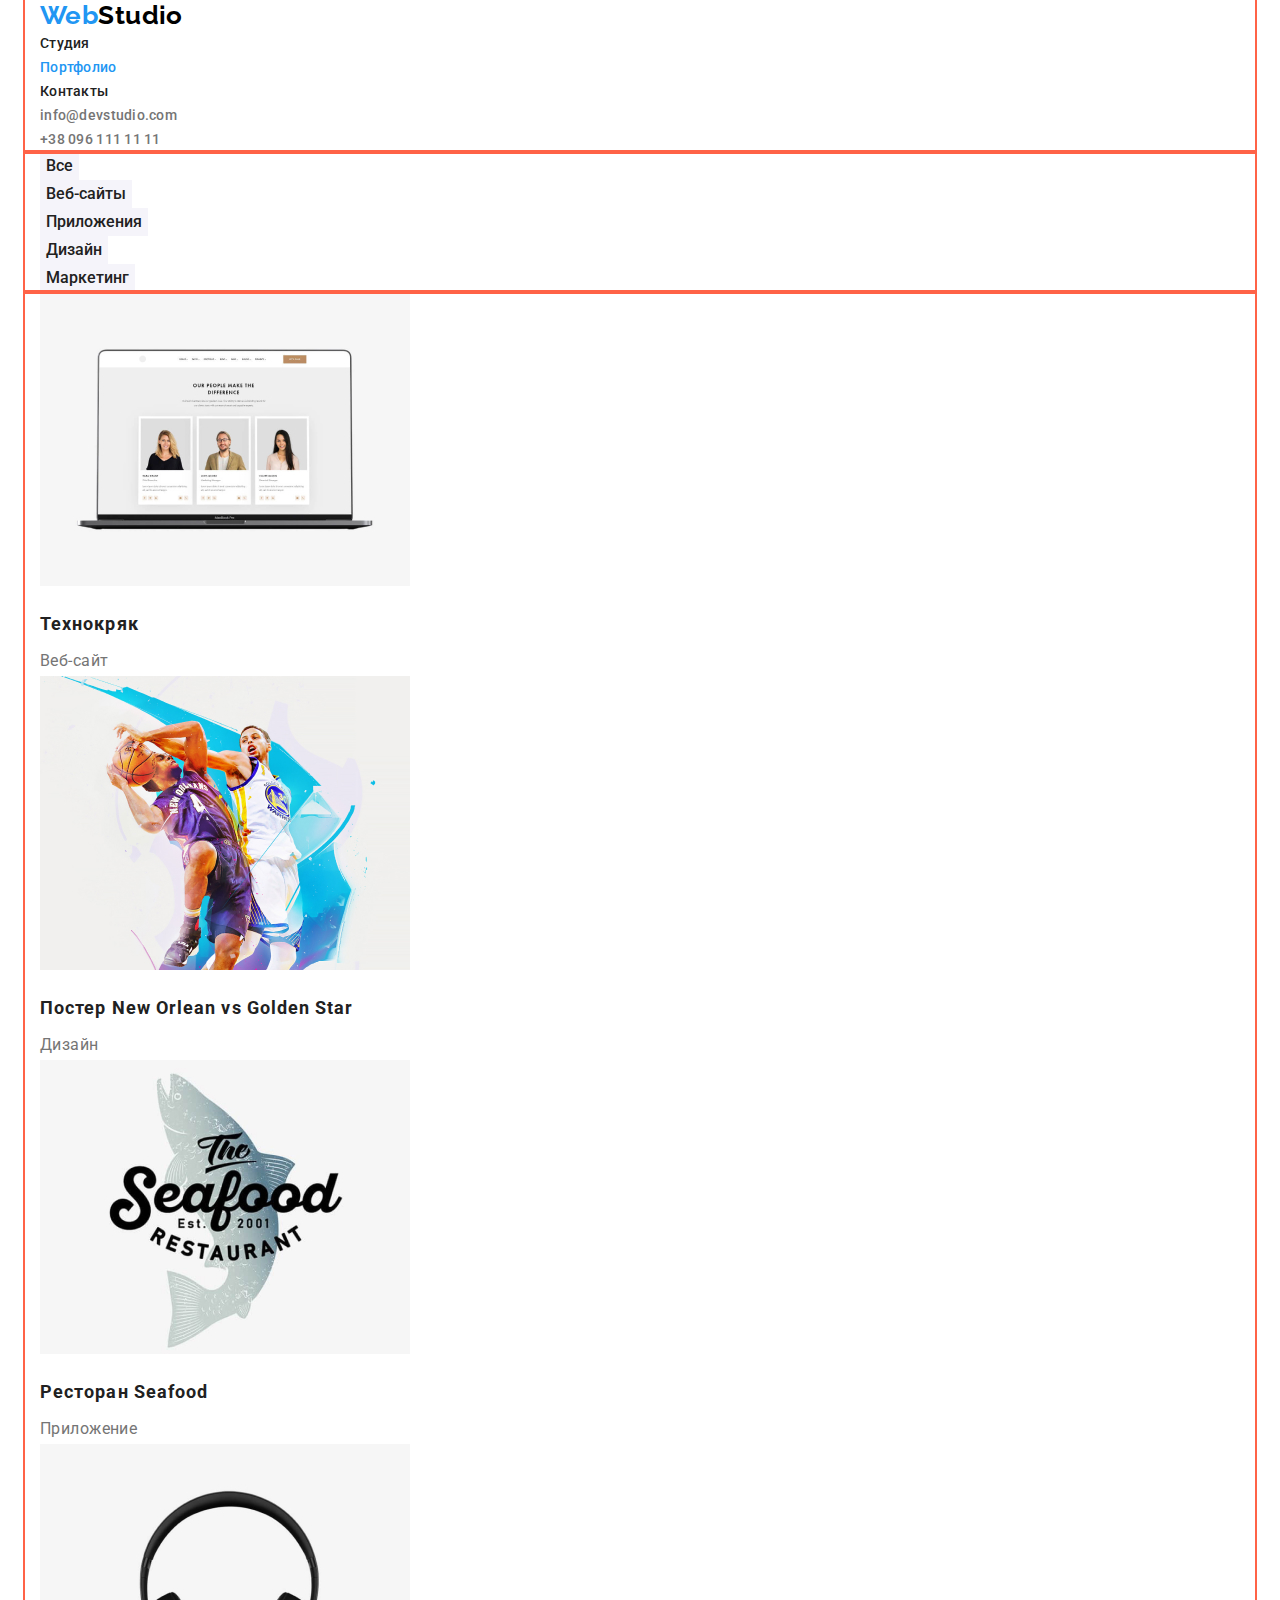
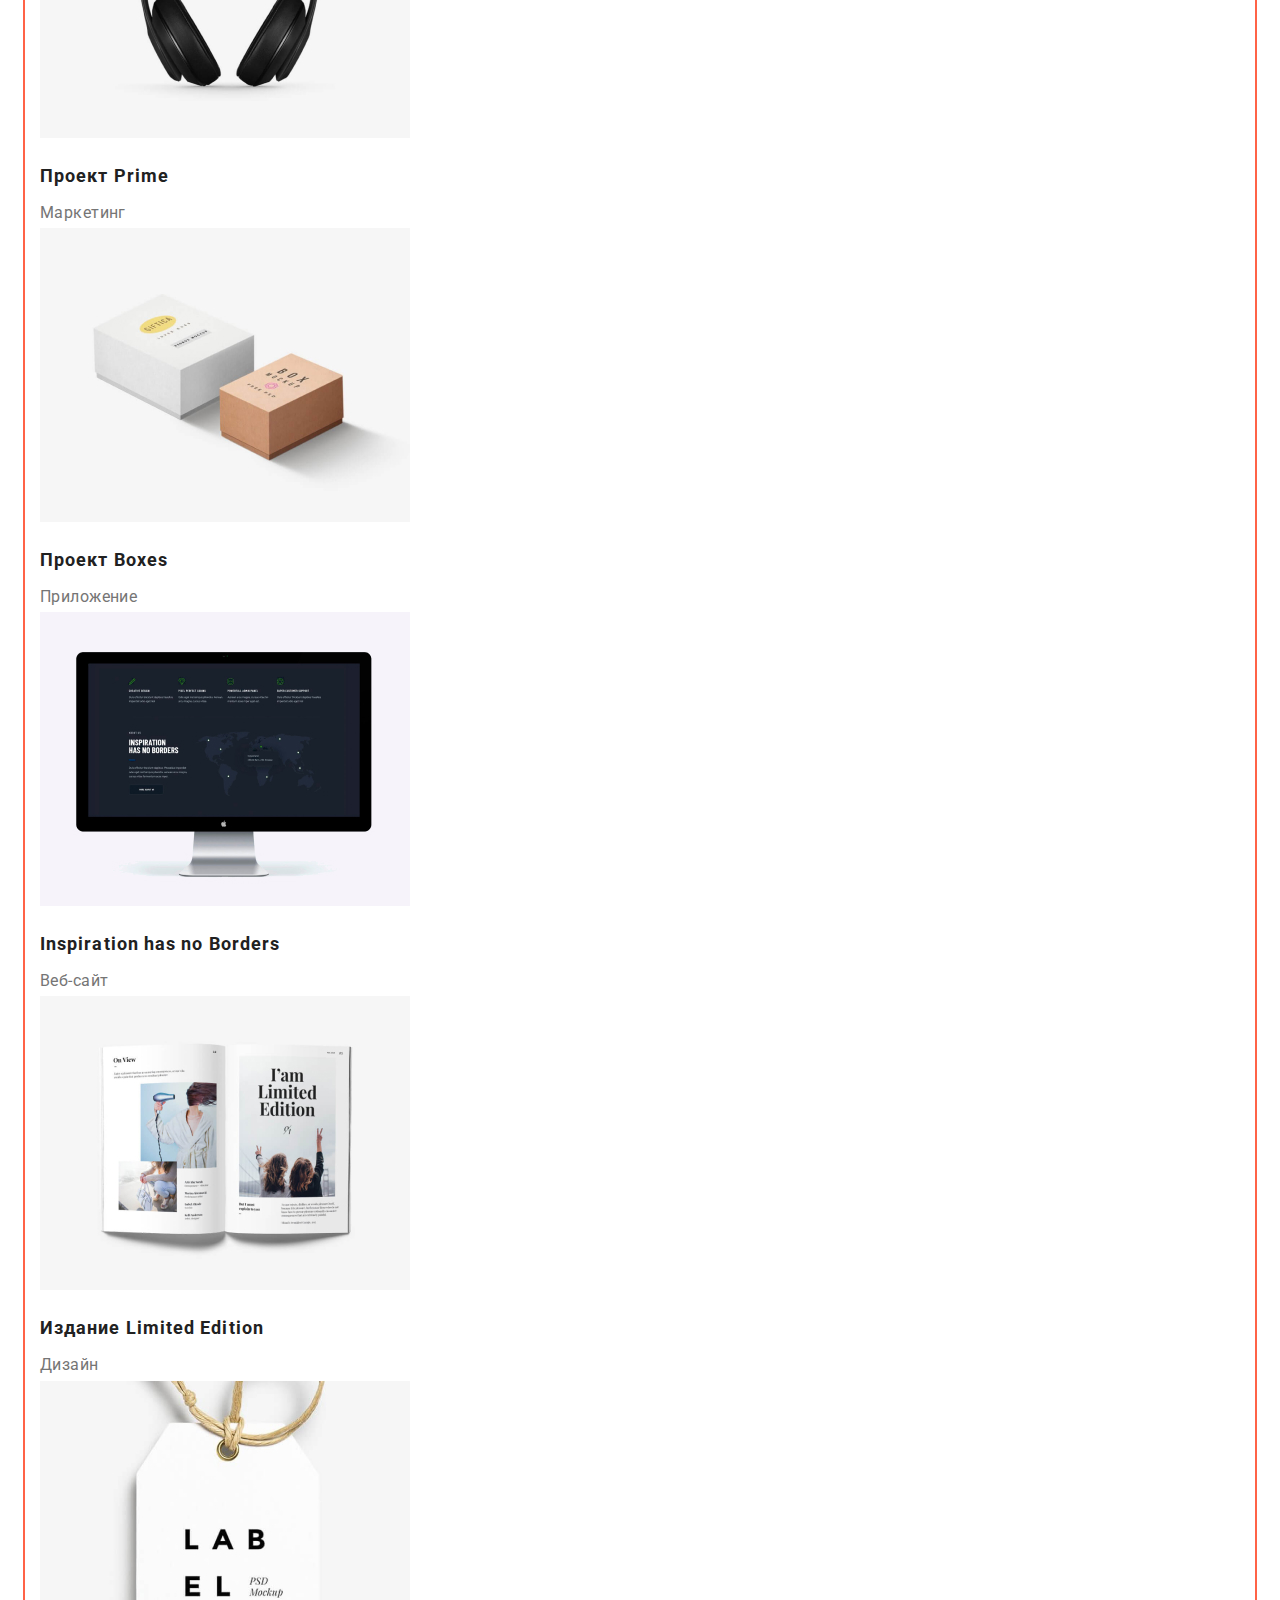
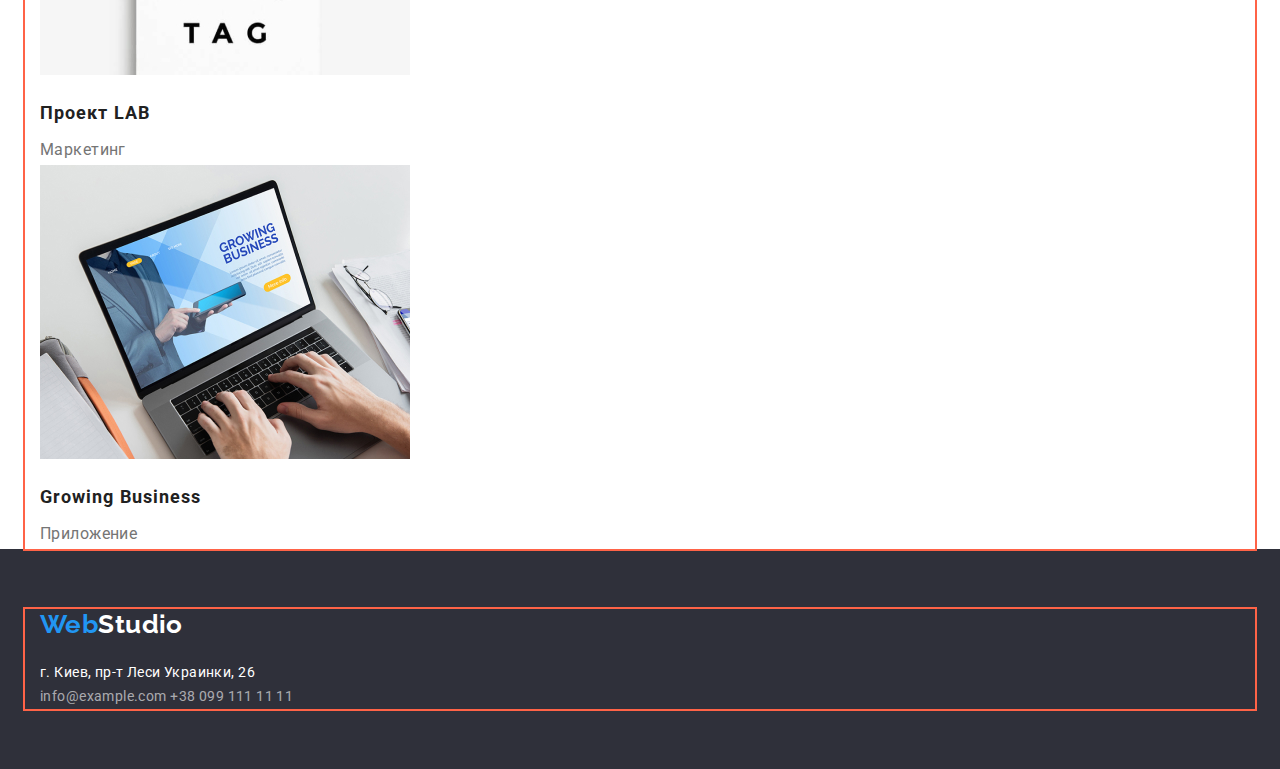
==== portfolio.html @ 10221ed5 "modern-normalize linked" ====
<!DOCTYPE html>
<html lang="ru">
  <head>
    <meta charset="UTF-8" />
    <meta name="viewport" content="width=device-width, initial-scale=1.0" />
    <title>WebStudio</title>
    <link
      href="https://fonts.googleapis.com/css2?family=Raleway:wght@700&family=Roboto:wght@400;500;700;900&display=swap"
      rel="stylesheet"
    />
    <link rel="stylesheet" href="https://cdnjs.cloudflare.com/ajax/libs/modern-normalize/1.0.0/modern-normalize.min.css" />
    <link rel="stylesheet" href="css/styles.css" />
  </head>

  <body>
    <!-- Шапка страницы -->
    <header>
      <div class="container">
        <nav>
          <a href="./" aria-label="логотип компании" class="logo">Web<span class="logo-text">Studio</span> </a>
        
          <!-- Навигация на другие страницы -->
          <ul class="list site-nav">
            <li><a href="./" class="link">Студия</a></li>
            <li><a href="./portfolio.html" class="link current">Портфолио</a></li>
            <li><a href="./contacts" class="link">Контакты</a></li>
          </ul>
        </nav>
        
        <ul class="list contacts-nav">
          <li>
            <a href="mailto:info@devstudio.com" class="link">info@devstudio.com
            </a>
          </li>
          <li><a href="tel:+380961111111" class="link">+38 096 111 11 11</a></li>
        </ul>

      </div>
    </header>

    <!-- Уникальный контент страницы -->
    <main>
      <!-- Фильтр -->
      <section>
        <div class="container">
          <h2 hidden>Фильтр работ</h2>
          <ul class="list filter-list">
            <li><button type="button" class="option">Все</button></li>
            <li><button type="button" class="option">Веб-сайты</button></li>
            <li><button type="button" class="option">Приложения</button></li>
            <li><button type="button" class="option">Дизайн</button></li>
            <li><button type="button" class="option">Маркетинг</button></li>
          </ul>
        </div>
      </section>

      <!-- Примеры работ -->
      <section>
        <div class="container">
          <ul class="list works-list">
            <li>
              <a href="">
                <img src="./img/works/technokryak.jpg" alt="Веб-страница сайта" width="370" height="294" />
                <h2 class="works">Технокряк</h2>
                <p class="text">Веб-сайт</p>
              </a>
            </li>
            <li>
              <a href="">
                <img src="./img/works/basketballposter.jpg" alt="Постер баскетбольного матча" width="370" height="294" />
                <h2 class="works">Постер <span lang="en">New Orlean vs Golden Star</span> </h2>
                <p class="text">Дизайн</p>
              </a>
            </li>
            <li>
              <a href="">
                <img src="./img/works/seafoodrestaurant.jpg" alt="Фото лого ресторана" width="370" height="294" />
                <h2 class="works">Ресторан <span lang="en">Seafood</span> </h2>
                <p class="text">Приложение</p>
              </a>
            </li>
            <li>
              <a href="">
                <img src="./img/works/prime.jpg" alt="Наушники" width="370" height="294" />
                <h2 class="works">Проект <span lang="en">Prime</span> </h2>
                <p class="text">Маркетинг</p>
              </a>
            </li>
            <li>
              <a href="">
                <img src="./img/works/boxes.jpg" alt="Коробки" width="370" height="294" />
                <h2 class="works">Проект <span lang="en">Boxes</span> </h2>
                <p class="text">Приложение</p>
              </a>
            </li>
            <li>
              <a href="">
                <img src="./img/works/inspiration.jpg" alt="Веб-страница сайта" width="370" height="294" />
                <h2 lang="en" class="works">Inspiration has no Borders</h2>
                <p class="text">Веб-сайт</p>
              </a>
            </li>
            <li>
              <a href="">
                <img src="./img/works/limitededition.jpg" alt="Страница журнала" width="370" height="294" />
                <h2 class="works">Издание <span lang="en">Limited Edition</span> </h2>
                <p class="text">Дизайн</p>
              </a>
            </li>
            <li>
              <a href="">
                <img src="./img/works/lab.jpg" alt="Бирка с названием проекта" width="370" height="294" />
                <h2 class="works">Проект <span lang="en">LAB</span> </h2>
                <p class="text">Маркетинг</p>
              </a>
            </li>
            <li>
              <a href="">
                <img src="./img/works/growingbusiness.jpg" alt="Ноутбук с написанием названия приложения на мониторе" width="370"
                  height="294" />
                <h2 lang="en" class="works">Growing Business</h2>
                <p class="text">Приложение</p>
              </a>
            </li>
          </ul>
        </div>
      </section>
    </main>

    <!-- Подвал страницы -->
    <footer>
      <div class="container">
        <a href="./" aria-label="логотип компании" class="logo">Web<span>Studio</span></a>
        <address>
          <p class="address">г. Киев, пр-т Леси Украинки, 26</p>
          <a href="mailto:info@example.com" class="mail">info@example.com</a>
          <a href="tel:+380991111111" class="phone">+38 099 111 11 11</a>
        </address>
      </div>
    </footer>
  </body>
</html>
---- css/styles.css ----
/* основной цвет текста #757575 */
/* вторичный цвет текста #212121 */
/* акцент #2196F3 */
*,
*::before,
*::after {
	box-sizing: border-box;
}

img {
	display: block;
}

:root {
	--primary-text-color: #757575;
	--title-text-color: #212121;
	--accent-color: #2196f3;
	--primary-white-color: #ffffff;
}

body {
	background-color: var(--primary-white-color);
	color: var(--primary-text-color);

	font-family: Roboto, sans-serif;
	font-size: 14px;
	line-height: 1.71;
	letter-spacing: 0.03em;
}

/* logo */

.logo {
	color: var(--accent-color);
	text-decoration: none;
	font-family: Raleway, sans-serif;
	font-weight: 700;
	font-size: 26px;
	line-height: 1.2;
}

.logo-text {
	color: #000000;
}

.list {
	list-style: none;
	padding: 0;
	margin: 0;
}

/* site-nav */

.site-nav .link {
	color: var(--title-text-color);
	text-decoration: none;
	font-weight: 500;
	font-size: 14px;
	line-height: 1.14;
	letter-spacing: 0.02em;
}

.site-nav .link:hover,
.site-nav .link:focus {
	color: var(--accent-color);
}

.site-nav .link.current {
	color: var(--accent-color);
}

/* contacts-nav */

.contacts-nav .link {
	color: var(--primary-text-color);
	text-decoration: none;
	font-weight: 500;
	font-size: 14px;
	line-height: 1.14;
	letter-spacing: 0.02em;
}

.contacts-nav .link:hover,
.contacts-nav .link:focus {
	color: var(--accent-color);
}

/* hero */

.hero {
	background-color: #2f303a;
	text-align: center;
}
.hero-title {
	color: var(--primary-white-color);
	font-weight: 900;
	font-size: 44px;
	line-height: 1.36;

	letter-spacing: 0.06em;
	text-transform: uppercase;

	margin-top: 0;
	margin-bottom: 0;
}

/* button */

button {
	font-family: inherit;
}

.button {
	background-color: var(--accent-color);
	color: var(--primary-white-color);
	font-weight: 700;
	font-size: 16px;
	line-height: 1.88;
	text-align: center;
	letter-spacing: 0.06em;
	border-style: none;
	margin-top: 40px;
	/* margin-bottom: 0; */
}

/* section */

.section {
	padding-top: 94px;
	padding-bottom: 94px;
}

.section-title {
	color: var(--title-text-color);

	font-weight: 700;
	font-size: 36px;
	line-height: 1.17;
	text-align: center;

	margin-top: 0;
	margin-bottom: 0;
}

/* features */

.feature-list .title {
	color: var(--title-text-color);
	font-weight: 700;
	font-size: 14px;
	line-height: 1.14;
	text-transform: uppercase;
	margin-top: 0;
	margin-bottom: 0;
}

.feature-list p {
	margin-top: 10px;
	margin-bottom: 0;
}

.optimization {
	padding-top: 0;
}

/* staff */

.staff {
	background-color: #f5f4fa;
}

.staff-list {
	margin-top: 50px;
}

.staff-list .name {
	color: var(--title-text-color);
	font-weight: 500;
	font-size: 16px;
	line-height: 1.19;
	/* text-align: center; */
	margin-top: 30px;
	margin-bottom: 0;
}

.staff-list .text {
	font-size: 16px;
	line-height: 1.19;
	/* text-align: center; */
}

.staff p {
	margin-top: 10px;
	margin-bottom: 0;
}

/* footer */

footer {
	background-color: #2f303a;
	padding-top: 60px;
	padding-bottom: 60px;
}

footer span {
	color: #ffffff;
}

footer .address {
	color: var(--primary-white-color);
	font-style: normal;
	font-size: 14px;
	line-height: 1.71;
	margin-top: 20px;
	margin-bottom: 0;
}

footer .mail,
footer .phone {
	color: rgba(255, 255, 255, 0.6);
	text-decoration: none;
	font-style: normal;
	font-size: 14px;
	line-height: 1.71;
}

/* Portfolio */

/* filter list */

.filter-list .option {
	background-color: #f5f4fa;
	color: var(--title-text-color);
	font-weight: 500;
	font-size: 16px;
	line-height: 1.63;
	text-align: center;
	border-style: none;
}

.filter-list .option:hover,
.filter-list .option:focus {
	background-color: var(--accent-color);
	color: var(--primary-white-color);
}

/* works list */

.works-list a {
	text-decoration: none;
}

.works-list .works {
	color: var(--title-text-color);
	font-weight: 700;
	font-size: 18px;
	line-height: 2;
	letter-spacing: 0.06em;

	margin-top: 20px;
	margin-bottom: 0;
}

.works-list .text {
	color: var(--primary-text-color);
	font-size: 16px;
	line-height: 1.88;

	margin-top: 4px;
	margin-bottom: 0;
}

.container {
	width: 1230px;
	padding-right: 15px;
	padding-left: 15px;
	/* margin-left: auto;
	margin-right: auto; */
	margin: 0 auto;
	outline: 2px solid tomato;
}
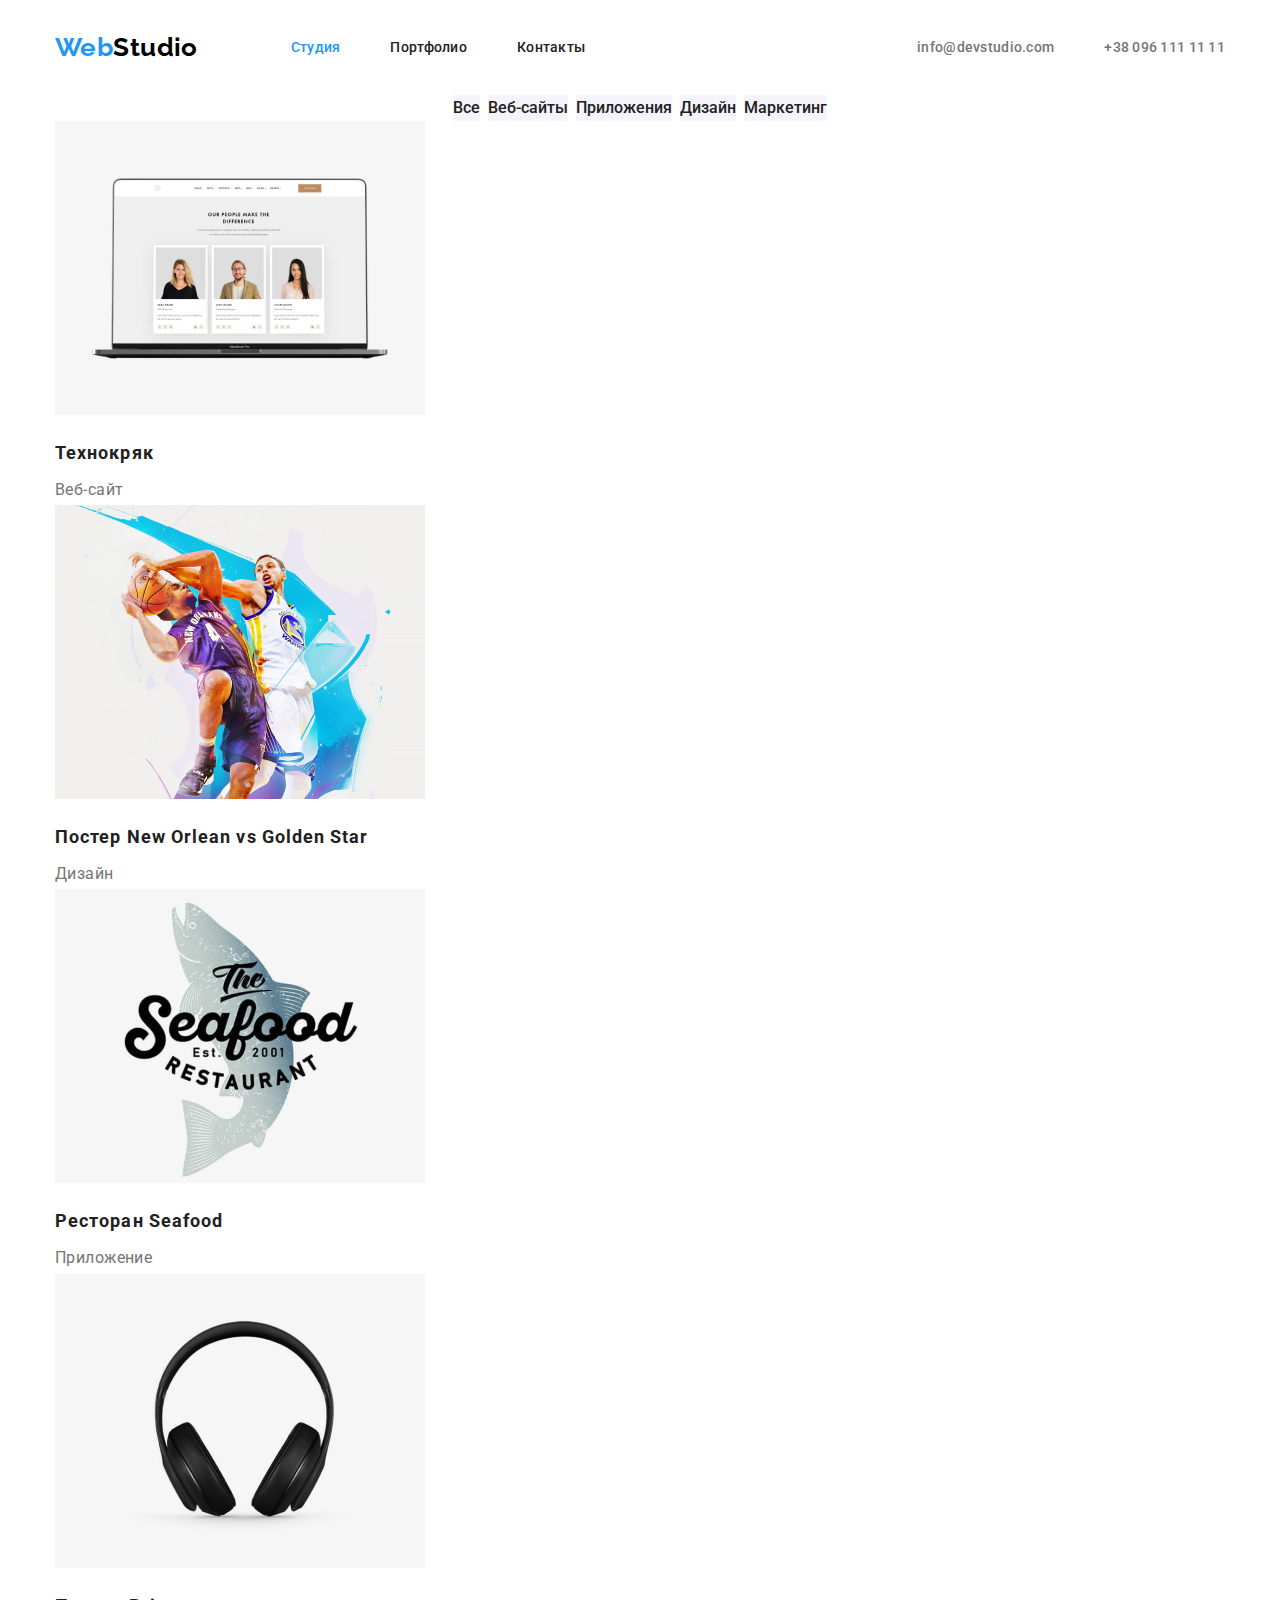
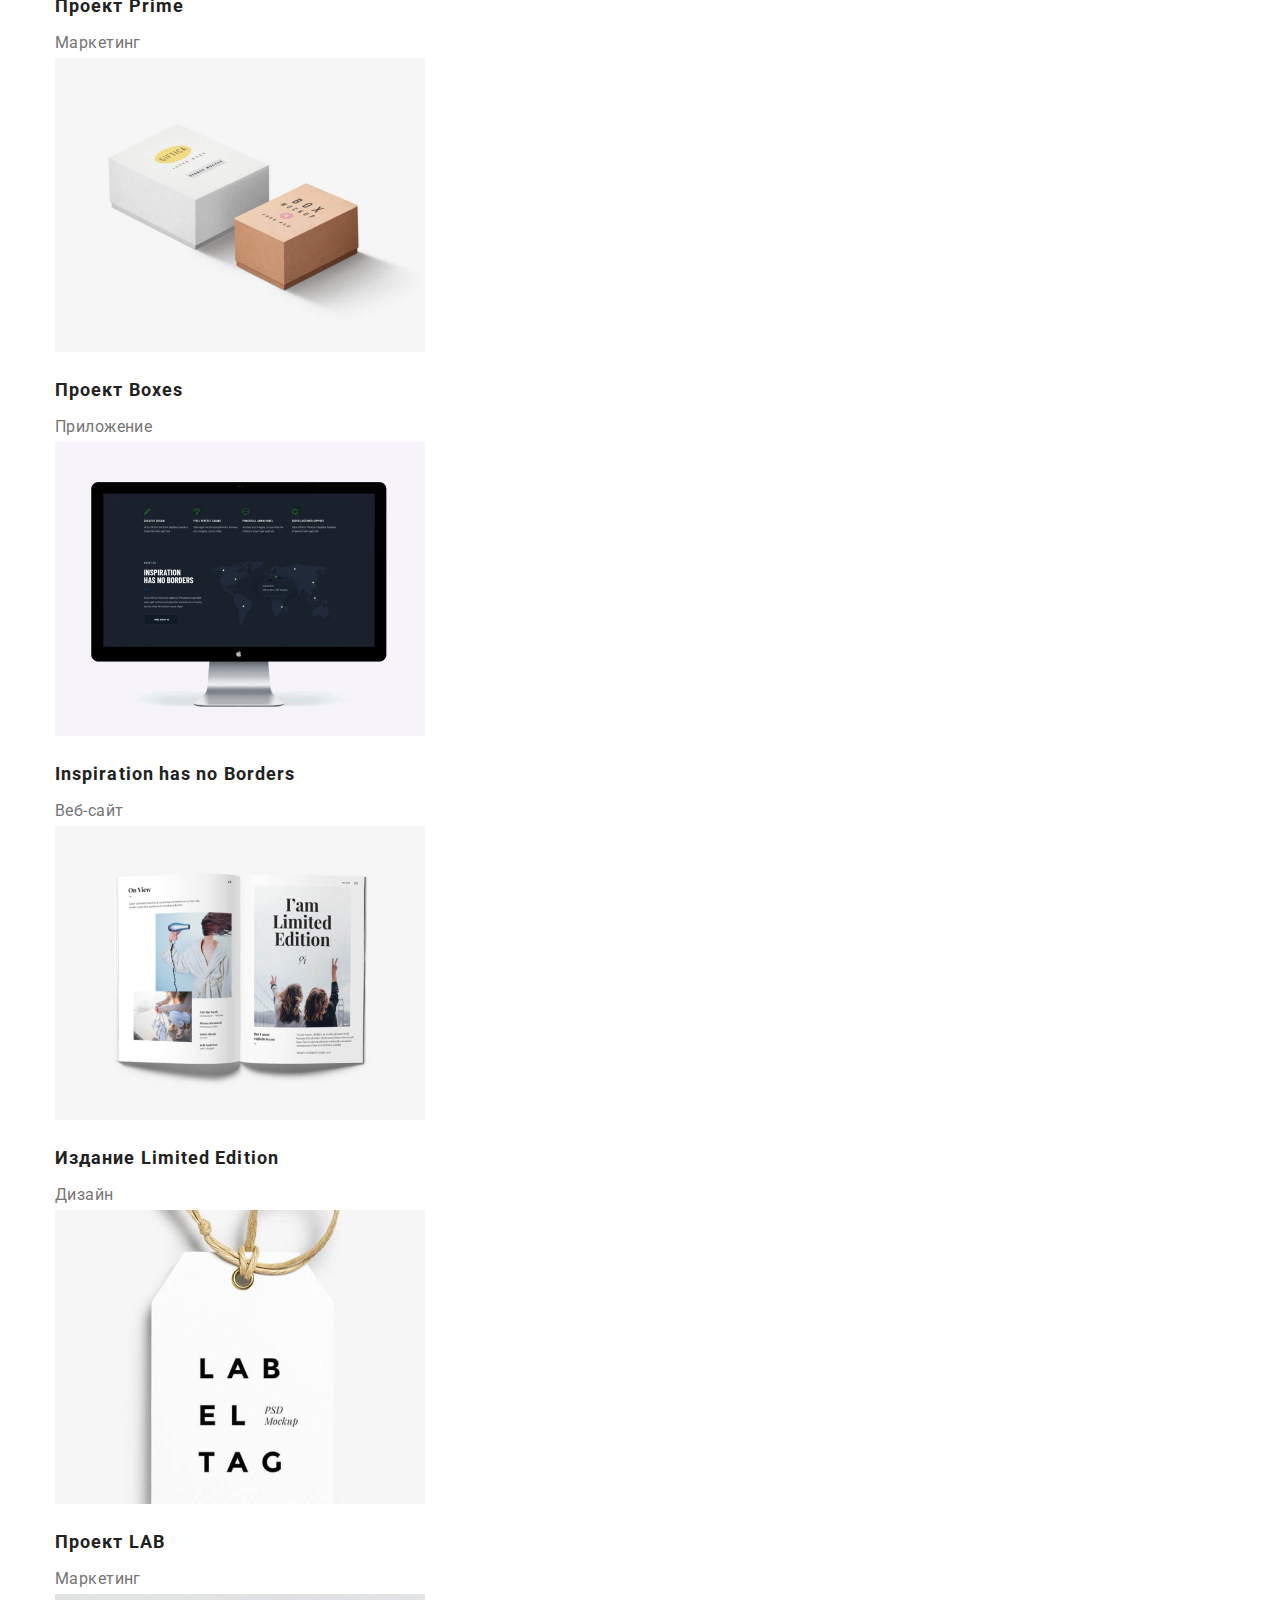
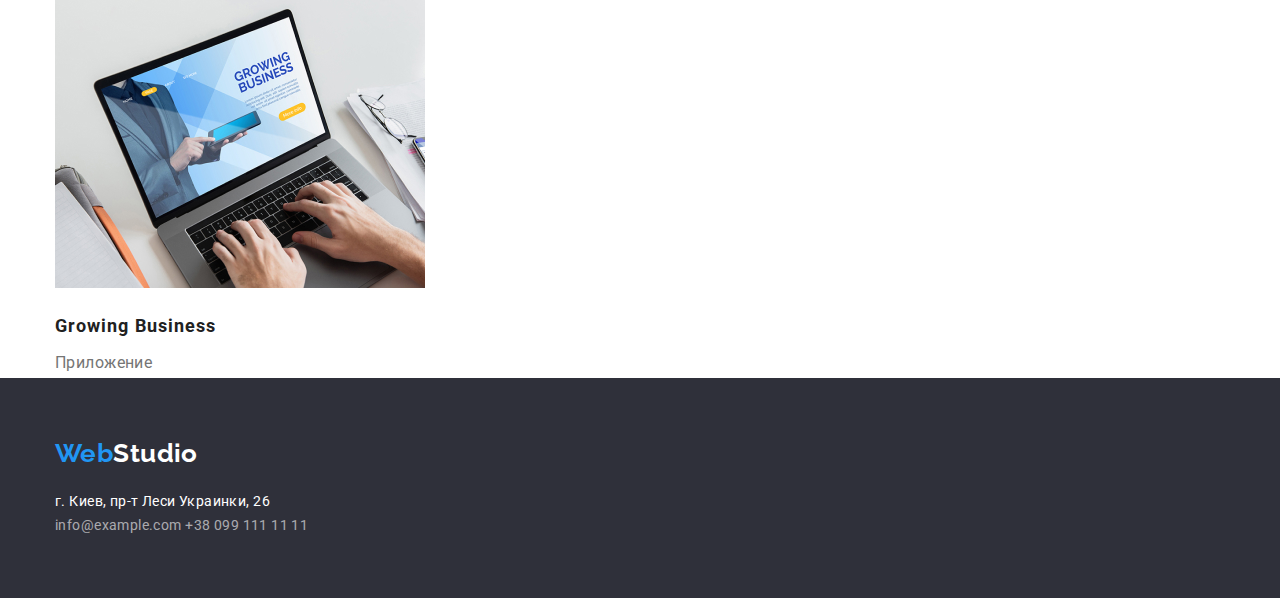
==== commit e684bc0e: "portfolio header modified" ====
--- a/portfolio.html
+++ b/portfolio.html
@@ -16,40 +16,38 @@
     <!-- Шапка страницы -->
     <header>
       <div class="container">
-        <nav>
+        <nav class="navigation">
           <a href="./" aria-label="логотип компании" class="logo">Web<span class="logo-text">Studio</span> </a>
-        
           <!-- Навигация на другие страницы -->
           <ul class="list site-nav">
-            <li><a href="./" class="link">Студия</a></li>
-            <li><a href="./portfolio.html" class="link current">Портфолио</a></li>
-            <li><a href="./contacts" class="link">Контакты</a></li>
+            <li class="item"><a href="./" class="link current">Студия</a></li>
+            <li class="item"><a href="./portfolio.html" class="link">Портфолио</a></li>
+            <li class="item"><a href="./contacts" class="link">Контакты</a></li>
           </ul>
         </nav>
-        
+    
         <ul class="list contacts-nav">
-          <li>
+          <li class="item">
             <a href="mailto:info@devstudio.com" class="link">info@devstudio.com
             </a>
           </li>
-          <li><a href="tel:+380961111111" class="link">+38 096 111 11 11</a></li>
+          <li class="item"><a href="tel:+380961111111" class="link">+38 096 111 11 11</a></li>
         </ul>
-
       </div>
     </header>
 
     <!-- Уникальный контент страницы -->
     <main>
       <!-- Фильтр -->
-      <section>
+      <section class="filter">
         <div class="container">
-          <h2 hidden>Фильтр работ</h2>
+          <!-- <h2 hidden>Фильтр работ</h2> -->
           <ul class="list filter-list">
-            <li><button type="button" class="option">Все</button></li>
-            <li><button type="button" class="option">Веб-сайты</button></li>
-            <li><button type="button" class="option">Приложения</button></li>
-            <li><button type="button" class="option">Дизайн</button></li>
-            <li><button type="button" class="option">Маркетинг</button></li>
+            <li class="filter-item"><button type="button" class="option">Все</button></li>
+            <li class="filter-item"><button type="button" class="option">Веб-сайты</button></li>
+            <li class="filter-item"><button type="button" class="option">Приложения</button></li>
+            <li class="filter-item"><button type="button" class="option">Дизайн</button></li>
+            <li class="filter-item"><button type="button" class="option">Маркетинг</button></li>
           </ul>
         </div>
       </section>
--- a/css/styles.css
+++ b/css/styles.css
@@ -1,15 +1,6 @@
 /* основной цвет текста #757575 */
 /* вторичный цвет текста #212121 */
 /* акцент #2196F3 */
-*,
-*::before,
-*::after {
-	box-sizing: border-box;
-}
-
-img {
-	display: block;
-}
 
 :root {
 	--primary-text-color: #757575;
@@ -18,6 +9,20 @@
 	--primary-white-color: #ffffff;
 }
 
+*,
+*::before,
+*::after {
+	box-sizing: border-box;
+	margin: 0;
+	padding: 0;
+}
+
+img {
+	display: block;
+	/* max-width: 100%;
+	height: auto; */
+}
+
 body {
 	background-color: var(--primary-white-color);
 	color: var(--primary-text-color);
@@ -26,21 +31,6 @@
 	font-size: 14px;
 	line-height: 1.71;
 	letter-spacing: 0.03em;
-}
-
-/* logo */
-
-.logo {
-	color: var(--accent-color);
-	text-decoration: none;
-	font-family: Raleway, sans-serif;
-	font-weight: 700;
-	font-size: 26px;
-	line-height: 1.2;
-}
-
-.logo-text {
-	color: #000000;
 }
 
 .list {
@@ -49,7 +39,67 @@
 	margin: 0;
 }
 
+.link {
+	text-decoration: none;
+}
+
+.address {
+	font-style: normal;
+}
+
+.container {
+	width: 1200px;
+	padding-right: 15px;
+	padding-left: 15px;
+	/* margin-left: auto;
+	margin-right: auto; */
+	margin: 0 auto;
+	/* outline: 2px solid tomato; */
+}
+
+/* HEADER */
+
+header {
+	padding-top: 32px;
+	padding-bottom: 32px;
+}
+
+header .container {
+	display: flex;
+	align-items: center;
+}
+
+header .navigation {
+	display: flex;
+	align-items: center;
+}
+
+/* logo */
+
+.logo {
+	color: var(--accent-color);
+	text-decoration: none;
+	font-family: Raleway, sans-serif;
+	font-weight: 700;
+	font-size: 26px;
+	line-height: 1.2;
+
+	margin-right: 93px;
+}
+
+.logo-text {
+	color: #000000;
+}
+
 /* site-nav */
+
+.site-nav {
+	display: flex;
+}
+
+.site-nav .item:not(:last-child) {
+	margin-right: 50px;
+}
 
 .site-nav .link {
 	color: var(--title-text-color);
@@ -71,6 +121,15 @@
 
 /* contacts-nav */
 
+.contacts-nav {
+	display: flex;
+	margin-left: auto;
+}
+
+.contacts-nav .item:not(:last-child) {
+	margin-right: 50px;
+}
+
 .contacts-nav .link {
 	color: var(--primary-text-color);
 	text-decoration: none;
@@ -91,6 +150,14 @@
 	background-color: #2f303a;
 	text-align: center;
 }
+
+.hero .container {
+	/* padding-left: 452px;
+	padding-right: 452px;
+	padding-top: 200px;
+	padding-bottom: 200px; */
+}
+
 .hero-title {
 	color: var(--primary-white-color);
 	font-weight: 900;
@@ -100,8 +167,8 @@
 	letter-spacing: 0.06em;
 	text-transform: uppercase;
 
+	margin-bottom: 30px;
 	margin-top: 0;
-	margin-bottom: 0;
 }
 
 /* button */
@@ -119,8 +186,6 @@
 	text-align: center;
 	letter-spacing: 0.06em;
 	border-style: none;
-	margin-top: 40px;
-	/* margin-bottom: 0; */
 }
 
 /* section */
@@ -139,10 +204,14 @@
 	text-align: center;
 
 	margin-top: 0;
-	margin-bottom: 0;
+	margin-bottom: 50px;
 }
 
 /* features */
+
+.feature-list {
+	display: flex;
+}
 
 .feature-list .title {
 	color: var(--title-text-color);
@@ -151,16 +220,21 @@
 	line-height: 1.14;
 	text-transform: uppercase;
 	margin-top: 0;
-	margin-bottom: 0;
-}
-
-.feature-list p {
-	margin-top: 10px;
-	margin-bottom: 0;
-}
-
-.optimization {
+	margin-bottom: 10px;
+}
+
+/* works */
+
+.works {
 	padding-top: 0;
+}
+
+.works ul {
+	display: flex;
+}
+
+.works .item:not(:last-child) {
+	margin-right: 30px;
 }
 
 /* staff */
@@ -170,7 +244,11 @@
 }
 
 .staff-list {
-	margin-top: 50px;
+	display: flex;
+}
+
+.staff-item:not(:last-child) {
+	margin-right: 30px;
 }
 
 .staff-list .name {
@@ -178,20 +256,15 @@
 	font-weight: 500;
 	font-size: 16px;
 	line-height: 1.19;
-	/* text-align: center; */
-	margin-top: 30px;
-	margin-bottom: 0;
+	text-align: center;
+
+	margin-bottom: 10px;
 }
 
 .staff-list .text {
 	font-size: 16px;
 	line-height: 1.19;
-	/* text-align: center; */
-}
-
-.staff p {
-	margin-top: 10px;
-	margin-bottom: 0;
+	text-align: center;
 }
 
 /* footer */
@@ -226,7 +299,16 @@
 
 /* Portfolio */
 
-/* filter list */
+/* filter */
+
+.filter-list {
+	display: flex;
+	justify-content: center;
+}
+
+.filter-item:not(:last-child) {
+	margin-right: 8px;
+}
 
 .filter-list .option {
 	background-color: #f5f4fa;
@@ -269,13 +351,3 @@
 	margin-top: 4px;
 	margin-bottom: 0;
 }
-
-.container {
-	width: 1230px;
-	padding-right: 15px;
-	padding-left: 15px;
-	/* margin-left: auto;
-	margin-right: auto; */
-	margin: 0 auto;
-	outline: 2px solid tomato;
-}
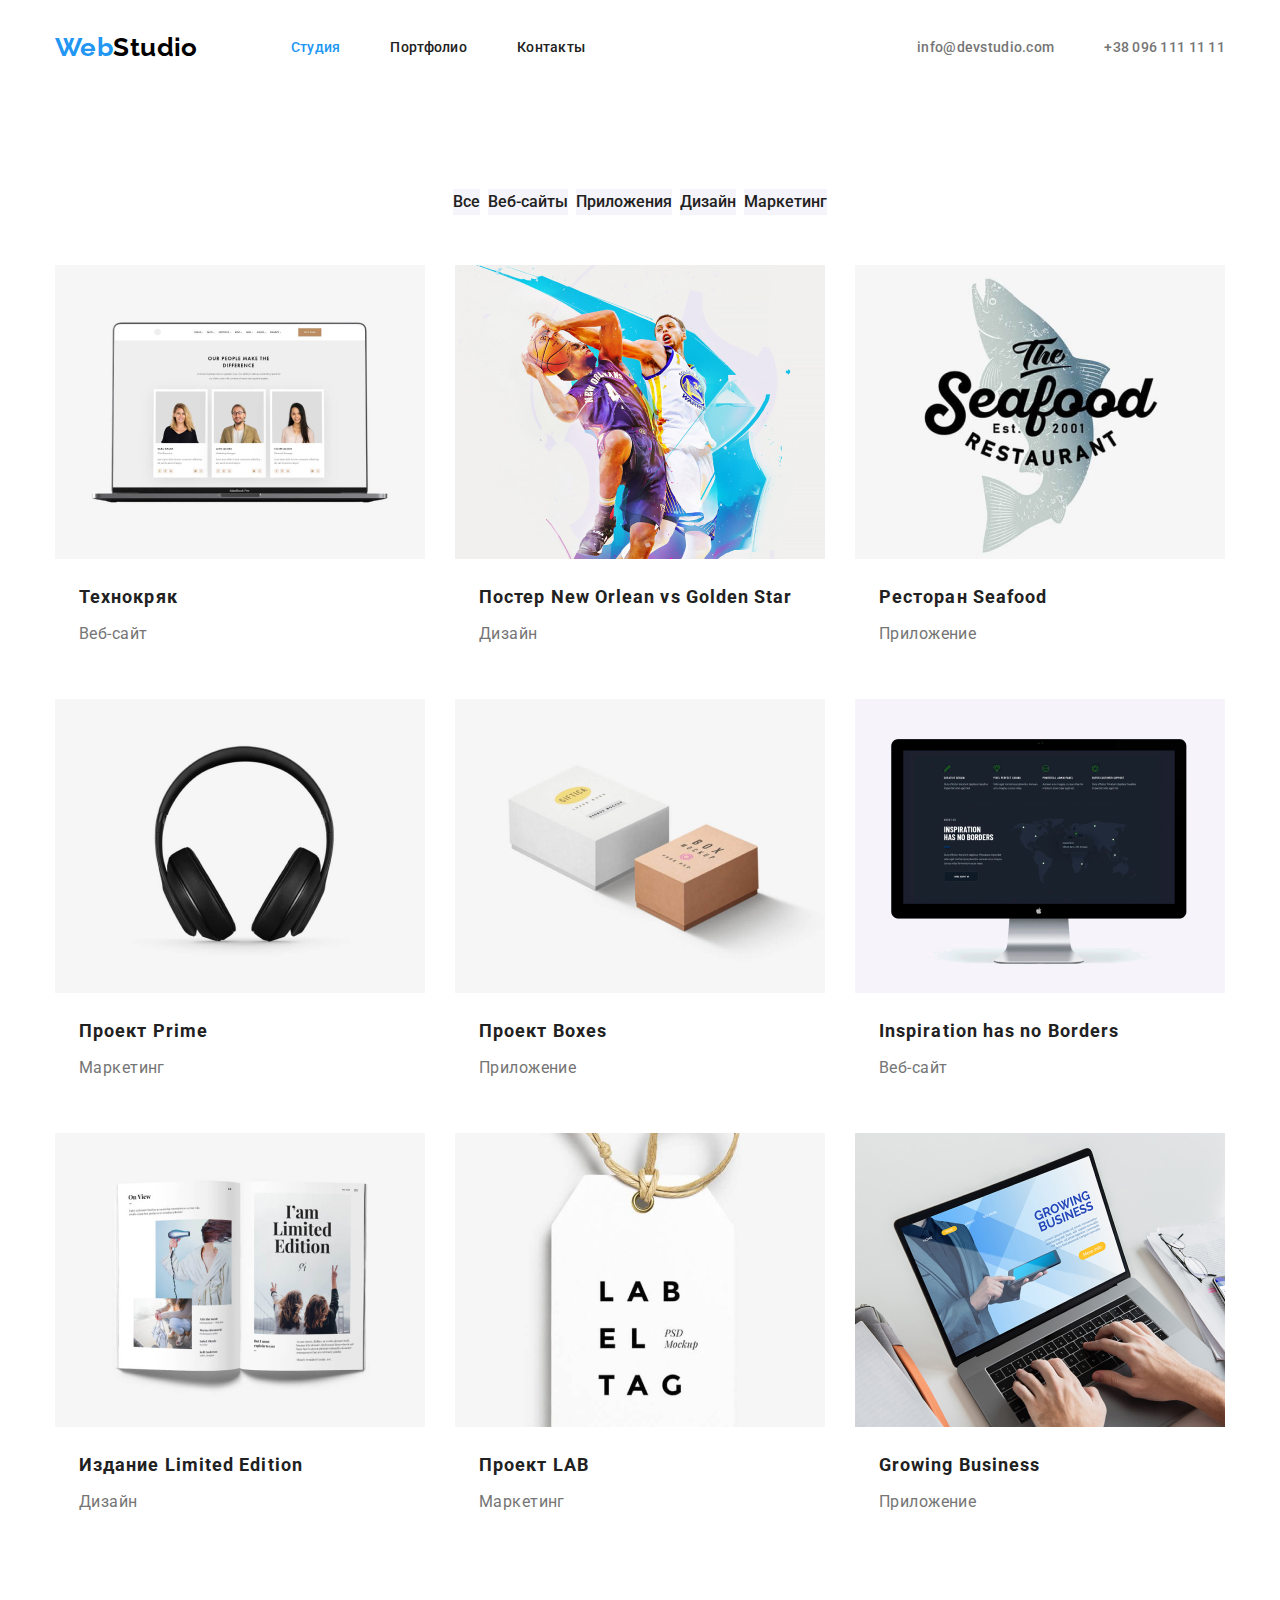
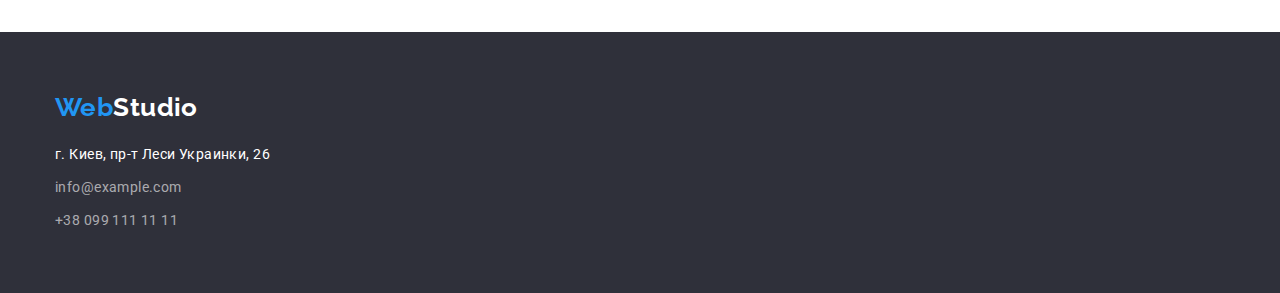
==== commit 5cbb9181: "portfolio block flex models added" ====
--- a/portfolio.html
+++ b/portfolio.html
@@ -53,71 +53,89 @@
       </section>
 
       <!-- Примеры работ -->
-      <section>
+      <section class="examples">
         <div class="container">
-          <ul class="list works-list">
-            <li>
+          <ul class="list examples-list">
+            <li class="item">
               <a href="">
                 <img src="./img/works/technokryak.jpg" alt="Веб-страница сайта" width="370" height="294" />
-                <h2 class="works">Технокряк</h2>
-                <p class="text">Веб-сайт</p>
+                <div class="examples-container">
+                  <h2 class="name">Технокряк</h2>
+                  <p class="text">Веб-сайт</p>
+                </div>                
               </a>
             </li>
-            <li>
+            <li class="item">
               <a href="">
                 <img src="./img/works/basketballposter.jpg" alt="Постер баскетбольного матча" width="370" height="294" />
-                <h2 class="works">Постер <span lang="en">New Orlean vs Golden Star</span> </h2>
-                <p class="text">Дизайн</p>
+                <div class="examples-container">
+                 <h2 class="name">Постер <span lang="en">New Orlean vs Golden Star</span> </h2>
+                  <p class="text">Дизайн</p>
+                </div>
               </a>
             </li>
-            <li>
+            <li class="item">
               <a href="">
                 <img src="./img/works/seafoodrestaurant.jpg" alt="Фото лого ресторана" width="370" height="294" />
-                <h2 class="works">Ресторан <span lang="en">Seafood</span> </h2>
-                <p class="text">Приложение</p>
+                <div class="examples-container">
+                 <h2 class="name">Ресторан <span lang="en">Seafood</span> </h2>
+                 <p class="text">Приложение</p>
+                </div>
               </a>
             </li>
-            <li>
+            <li class="item">
               <a href="">
                 <img src="./img/works/prime.jpg" alt="Наушники" width="370" height="294" />
-                <h2 class="works">Проект <span lang="en">Prime</span> </h2>
-                <p class="text">Маркетинг</p>
+                <div class="examples-container">
+                  <h2 class="name">Проект <span lang="en">Prime</span> </h2>
+                  <p class="text">Маркетинг</p>
+                </div>
               </a>
             </li>
-            <li>
+            <li class="item">
               <a href="">
                 <img src="./img/works/boxes.jpg" alt="Коробки" width="370" height="294" />
-                <h2 class="works">Проект <span lang="en">Boxes</span> </h2>
-                <p class="text">Приложение</p>
+                <div class="examples-container">
+                 <h2 class="name">Проект <span lang="en">Boxes</span> </h2>
+                 <p class="text">Приложение</p>
+                </div>
               </a>
             </li>
-            <li>
+            <li class="item">
               <a href="">
                 <img src="./img/works/inspiration.jpg" alt="Веб-страница сайта" width="370" height="294" />
-                <h2 lang="en" class="works">Inspiration has no Borders</h2>
-                <p class="text">Веб-сайт</p>
+                <div class="examples-container">
+                 <h2 lang="en" class="name">Inspiration has no Borders</h2>
+                 <p class="text">Веб-сайт</p>
+                </div>
               </a>
             </li>
-            <li>
+            <li class="item">
               <a href="">
                 <img src="./img/works/limitededition.jpg" alt="Страница журнала" width="370" height="294" />
-                <h2 class="works">Издание <span lang="en">Limited Edition</span> </h2>
-                <p class="text">Дизайн</p>
+                <div class="examples-container">
+                 <h2 class="name">Издание <span lang="en">Limited Edition</span> </h2>
+                 <p class="text">Дизайн</p>
+                </div>
               </a>
             </li>
-            <li>
+            <li class="item">
               <a href="">
                 <img src="./img/works/lab.jpg" alt="Бирка с названием проекта" width="370" height="294" />
-                <h2 class="works">Проект <span lang="en">LAB</span> </h2>
-                <p class="text">Маркетинг</p>
+                <div class="examples-container">
+                 <h2 class="name">Проект <span lang="en">LAB</span> </h2>
+                 <p class="text">Маркетинг</p>
+                </div>
               </a>
             </li>
-            <li>
+            <li class="item">
               <a href="">
                 <img src="./img/works/growingbusiness.jpg" alt="Ноутбук с написанием названия приложения на мониторе" width="370"
                   height="294" />
-                <h2 lang="en" class="works">Growing Business</h2>
-                <p class="text">Приложение</p>
+                <div class="examples-container">
+                 <h2 lang="en" class="name">Growing Business</h2>
+                 <p class="text">Приложение</p>
+                </div>                                
               </a>
             </li>
           </ul>
--- a/css/styles.css
+++ b/css/styles.css
@@ -151,12 +151,12 @@
 	text-align: center;
 }
 
-.hero .container {
-	/* padding-left: 452px;
+/* .hero .container {
+	padding-left: 452px;
 	padding-right: 452px;
 	padding-top: 200px;
-	padding-bottom: 200px; */
-}
+	padding-bottom: 200px;
+} */
 
 .hero-title {
 	color: var(--primary-white-color);
@@ -229,13 +229,20 @@
 	padding-top: 0;
 }
 
-.works ul {
-	display: flex;
-}
-
-.works .item:not(:last-child) {
+.works-list {
+	display: flex;
+	flex-wrap: wrap;
+	margin: -15px;
+}
+
+.works .item {
+	margin: 15px;
+	width: 370px;
+}
+
+/* .works .item:not(:last-child) {
 	margin-right: 30px;
-}
+} */
 
 /* staff */
 
@@ -251,6 +258,9 @@
 	margin-right: 30px;
 }
 
+.staff-container {
+	padding-top: 30px;
+}
 .staff-list .name {
 	color: var(--title-text-color);
 	font-weight: 500;
@@ -279,13 +289,23 @@
 	color: #ffffff;
 }
 
+footer .logo {
+	display: inline-block;
+	/* margin-right: 0; */
+	margin-bottom: 20px;
+}
+
 footer .address {
 	color: var(--primary-white-color);
 	font-style: normal;
 	font-size: 14px;
 	line-height: 1.71;
-	margin-top: 20px;
-	margin-bottom: 0;
+
+	margin-bottom: 9px;
+}
+
+footer .mail {
+	margin-bottom: 9px;
 }
 
 footer .mail,
@@ -295,11 +315,17 @@
 	font-style: normal;
 	font-size: 14px;
 	line-height: 1.71;
+	display: block;
 }
 
 /* Portfolio */
 
 /* filter */
+
+.filter {
+	margin-top: 94px;
+	margin-bottom: 50px;
+}
 
 .filter-list {
 	display: flex;
@@ -326,24 +352,38 @@
 	color: var(--primary-white-color);
 }
 
-/* works list */
-
-.works-list a {
-	text-decoration: none;
-}
-
-.works-list .works {
+/* examples list */
+
+.examples-list {
+	display: flex;
+	flex-wrap: wrap;
+	padding-bottom: 94px;
+	margin: -15px;
+}
+
+.examples-list .item {
+	margin: 15px;
+}
+
+.examples-container {
+	padding: 20px 24px;
+}
+
+.examples-list a {
+	text-decoration: none;
+}
+
+.examples-list .name {
 	color: var(--title-text-color);
 	font-weight: 700;
 	font-size: 18px;
 	line-height: 2;
 	letter-spacing: 0.06em;
 
-	margin-top: 20px;
 	margin-bottom: 0;
 }
 
-.works-list .text {
+.examples-list .text {
 	color: var(--primary-text-color);
 	font-size: 16px;
 	line-height: 1.88;
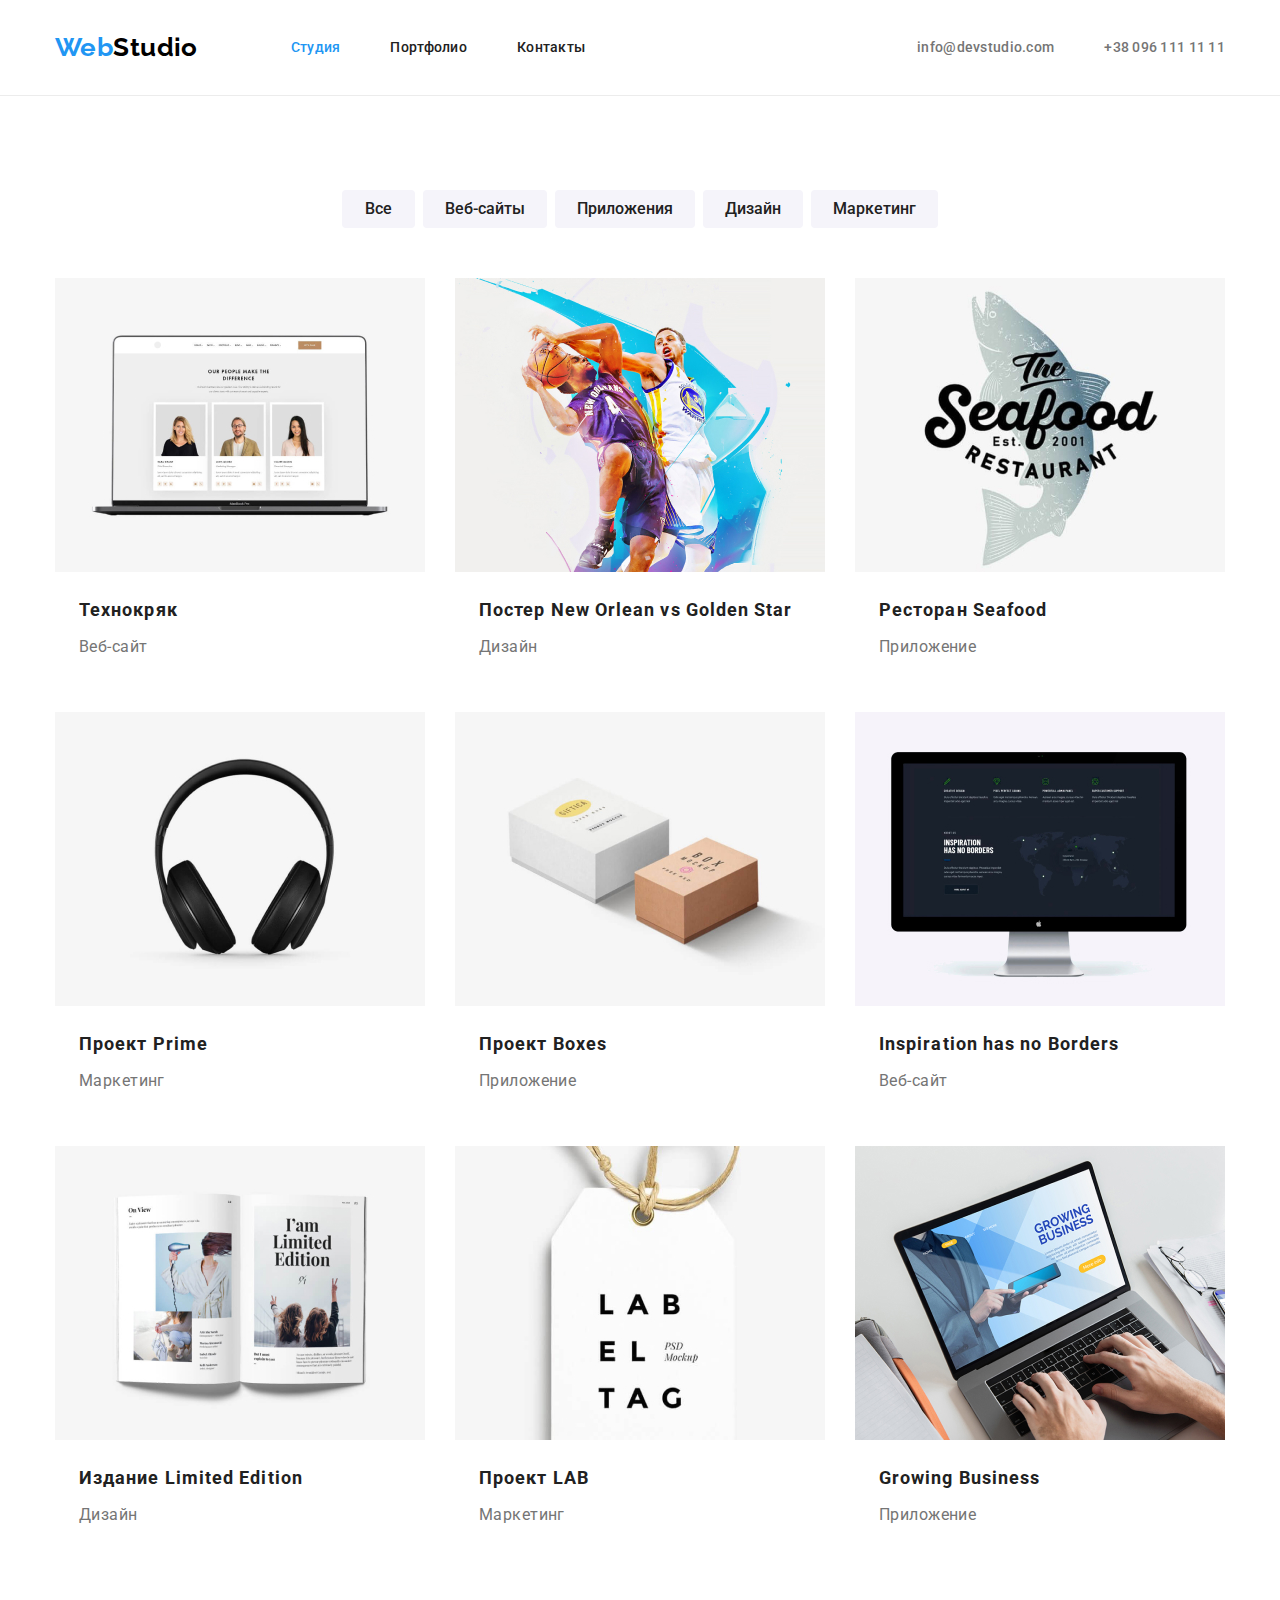
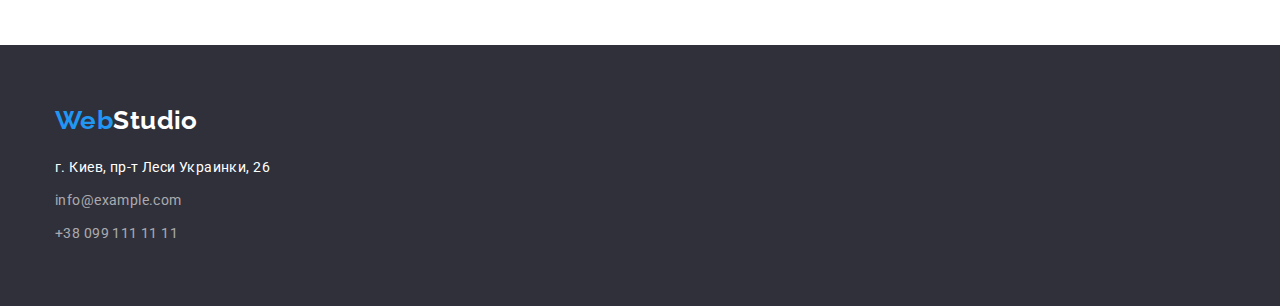
==== commit ee20e092: "portfolio header modified" ====
--- a/portfolio.html
+++ b/portfolio.html
@@ -14,7 +14,7 @@
 
   <body>
     <!-- Шапка страницы -->
-    <header>
+    <header class="portfolio-header">
       <div class="container">
         <nav class="navigation">
           <a href="./" aria-label="логотип компании" class="logo">Web<span class="logo-text">Studio</span> </a>
--- a/css/styles.css
+++ b/css/styles.css
@@ -54,7 +54,8 @@
 	/* margin-left: auto;
 	margin-right: auto; */
 	margin: 0 auto;
-	/* outline: 2px solid tomato; */
+	/* outline: 2px solid tomato;
+	background-color: teal; */
 }
 
 /* HEADER */
@@ -144,19 +145,18 @@
 	color: var(--accent-color);
 }
 
-/* hero */
+/* Hero */
 
 .hero {
 	background-color: #2f303a;
 	text-align: center;
 }
 
-/* .hero .container {
-	padding-left: 452px;
-	padding-right: 452px;
+.hero .container {
+	width: 696px;
 	padding-top: 200px;
 	padding-bottom: 200px;
-} */
+}
 
 .hero-title {
 	color: var(--primary-white-color);
@@ -171,7 +171,7 @@
 	margin-top: 0;
 }
 
-/* button */
+/* Hero Button */
 
 button {
 	font-family: inherit;
@@ -186,6 +186,10 @@
 	text-align: center;
 	letter-spacing: 0.06em;
 	border-style: none;
+
+	padding: 10px 32px;
+	min-width: 200px;
+	height: 50px;
 }
 
 /* section */
@@ -207,13 +211,17 @@
 	margin-bottom: 50px;
 }
 
-/* features */
-
-.feature-list {
-	display: flex;
-}
-
-.feature-list .title {
+/* Features */
+
+.features-list {
+	display: flex;
+}
+
+.features-item {
+	width: 270px;
+}
+
+.features-list .title {
 	color: var(--title-text-color);
 	font-weight: 700;
 	font-size: 14px;
@@ -244,7 +252,7 @@
 	margin-right: 30px;
 } */
 
-/* staff */
+/* Наша команда */
 
 .staff {
 	background-color: #f5f4fa;
@@ -260,13 +268,13 @@
 
 .staff-container {
 	padding-top: 30px;
+	text-align: center;
 }
 .staff-list .name {
 	color: var(--title-text-color);
 	font-weight: 500;
 	font-size: 16px;
 	line-height: 1.19;
-	text-align: center;
 
 	margin-bottom: 10px;
 }
@@ -274,7 +282,6 @@
 .staff-list .text {
 	font-size: 16px;
 	line-height: 1.19;
-	text-align: center;
 }
 
 /* footer */
@@ -319,6 +326,12 @@
 }
 
 /* Portfolio */
+
+/* Portfolio Header */
+
+.portfolio-header {
+	border-bottom: 1px solid #ececec;
+}
 
 /* filter */
 
@@ -344,6 +357,10 @@
 	line-height: 1.63;
 	text-align: center;
 	border-style: none;
+	border-radius: 4px;
+
+	padding: 6px 22px;
+	min-width: 73px;
 }
 
 .filter-list .option:hover,
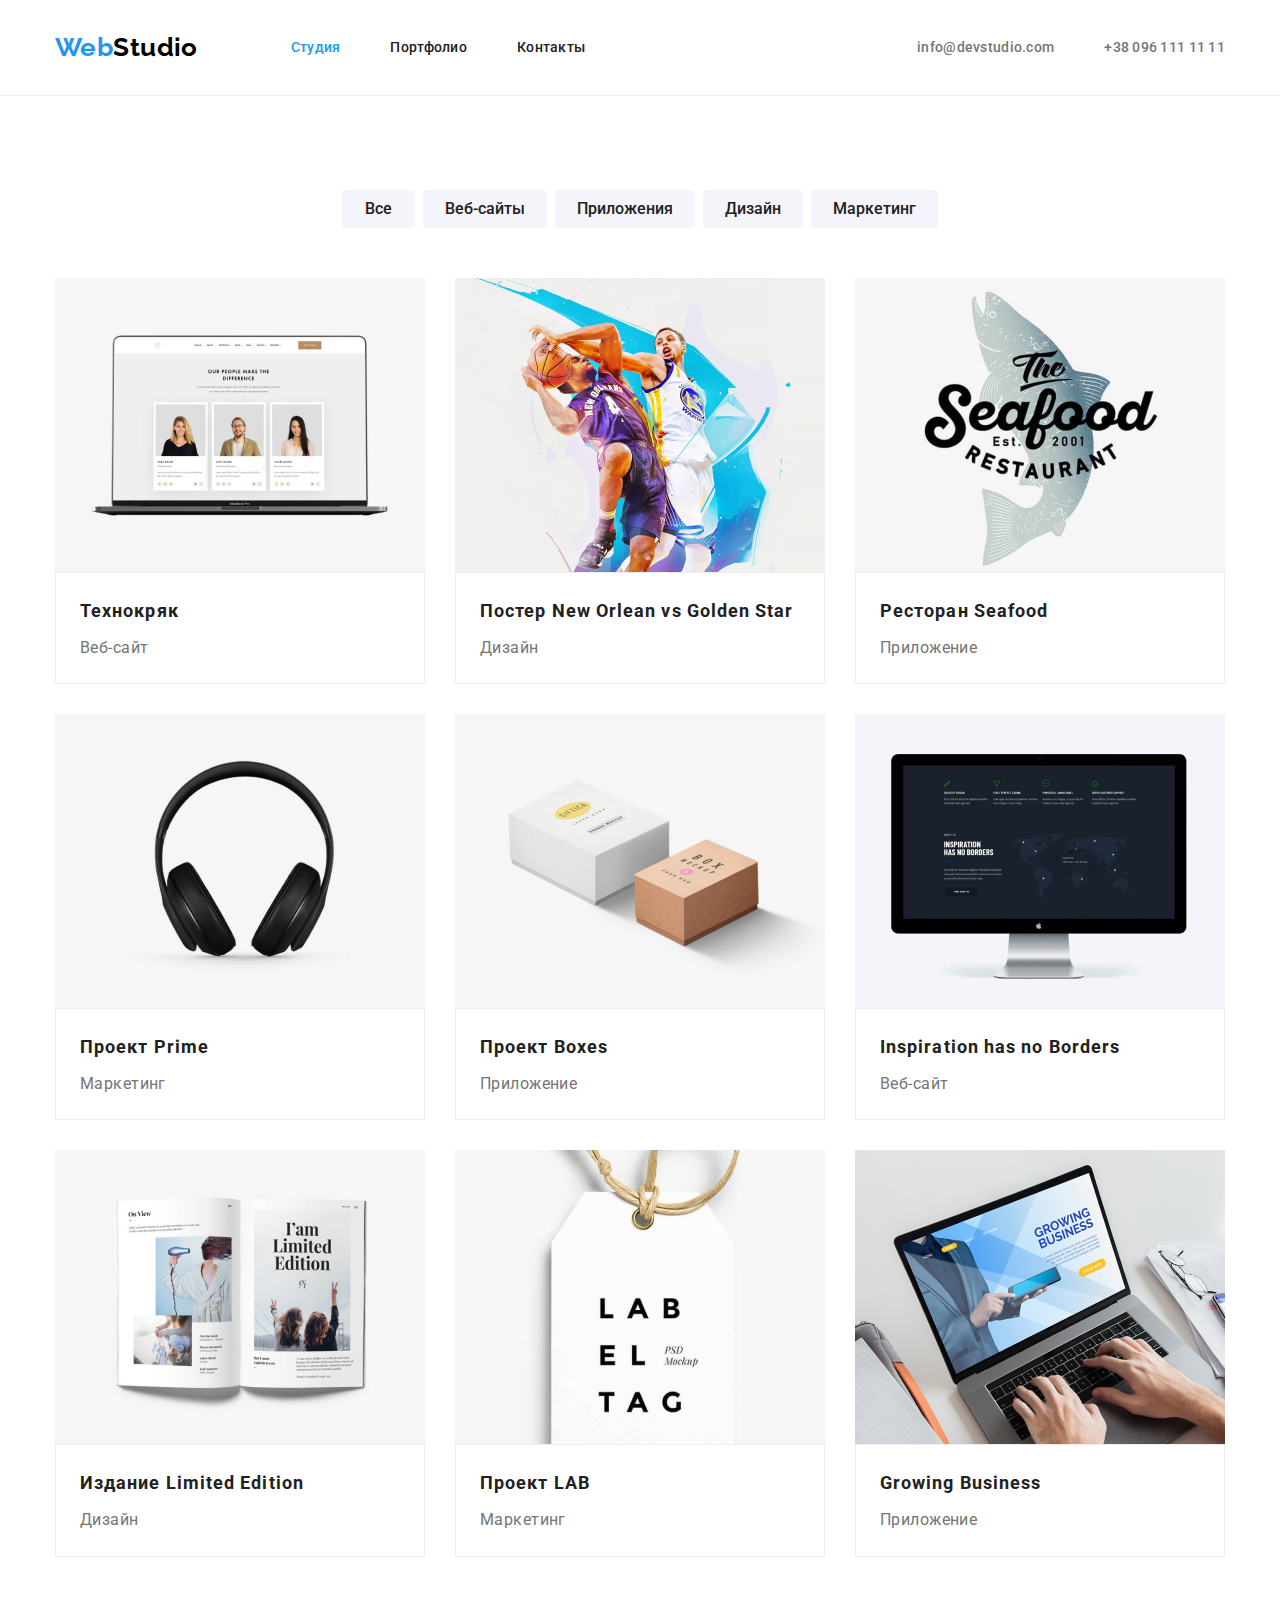
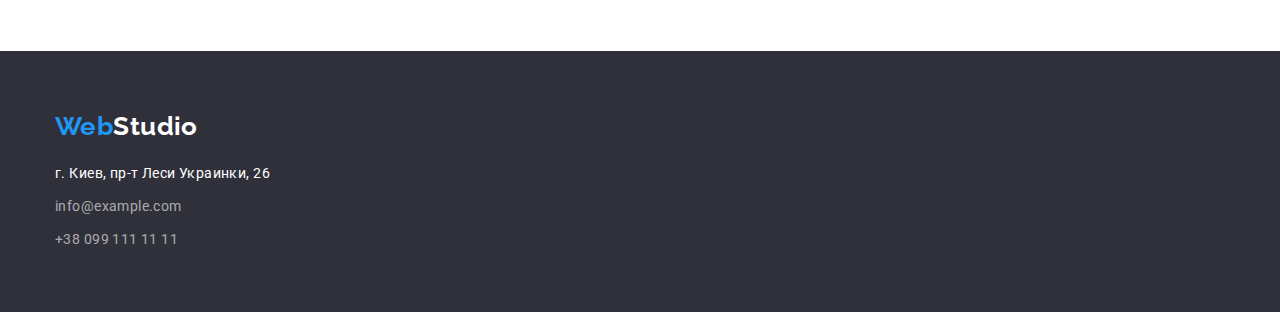
==== commit 63e3ca18: "portfolio examples modified" ====
--- a/portfolio.html
+++ b/portfolio.html
@@ -38,7 +38,7 @@
 
     <!-- Уникальный контент страницы -->
     <main>
-      <!-- Фильтр -->
+      <!-- Portfolio Filter -->
       <section class="filter">
         <div class="container">
           <!-- <h2 hidden>Фильтр работ</h2> -->
@@ -52,7 +52,7 @@
         </div>
       </section>
 
-      <!-- Примеры работ -->
+      <!-- Examples -->
       <section class="examples">
         <div class="container">
           <ul class="list examples-list">
--- a/css/styles.css
+++ b/css/styles.css
@@ -333,7 +333,7 @@
 	border-bottom: 1px solid #ececec;
 }
 
-/* filter */
+/* Portfolio Filter */
 
 .filter {
 	margin-top: 94px;
@@ -369,7 +369,7 @@
 	color: var(--primary-white-color);
 }
 
-/* examples list */
+/* Examples */
 
 .examples-list {
 	display: flex;
@@ -384,6 +384,7 @@
 
 .examples-container {
 	padding: 20px 24px;
+	border: 1px solid #eeeeee;
 }
 
 .examples-list a {
